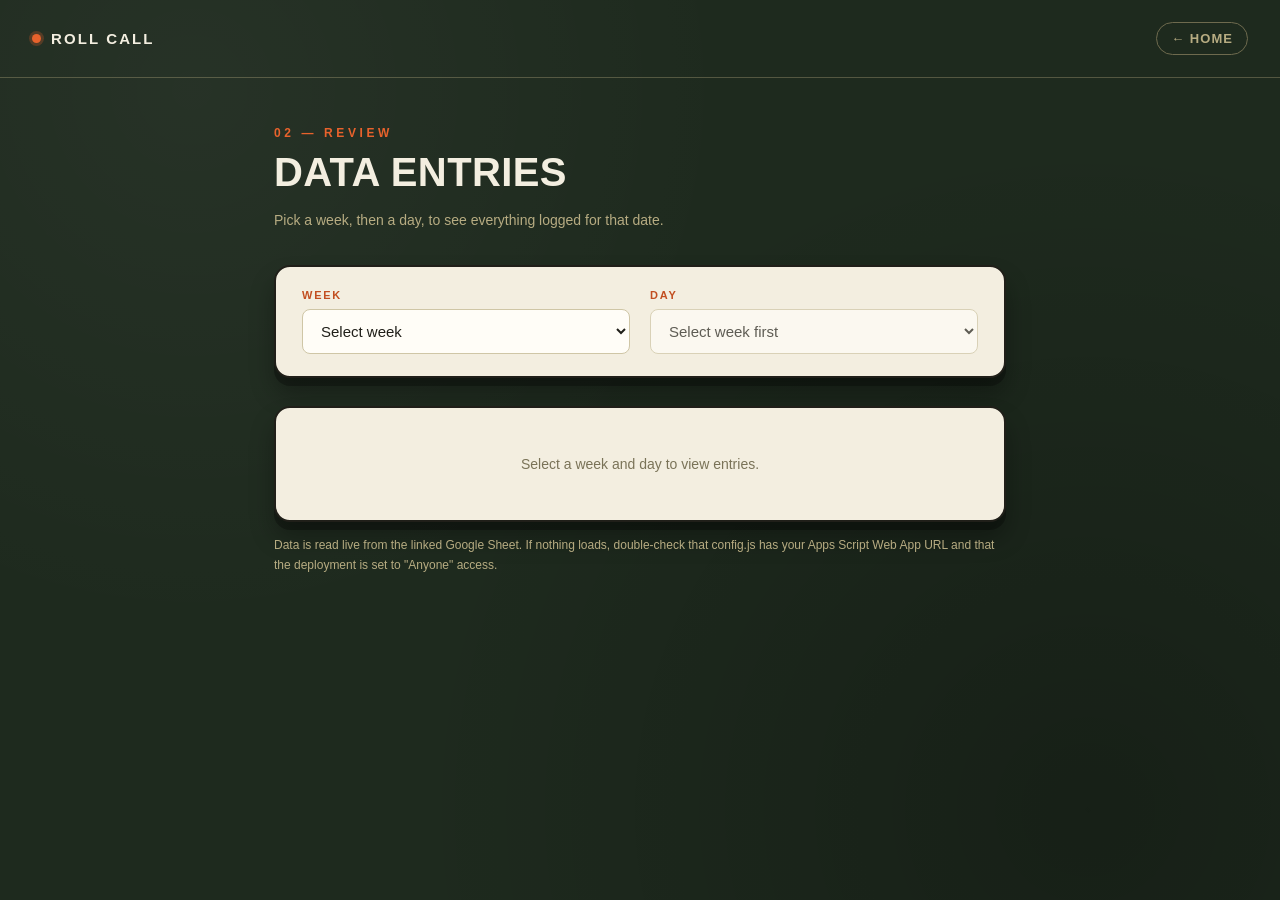
==== data.html @ 6c7694f4 "move files up to repo root" ====
<!DOCTYPE html>
<html lang="en">
<head>
  <meta charset="UTF-8" />
  <meta name="viewport" content="width=device-width, initial-scale=1.0" />
  <title>Data Entries — Roll Call</title>
  <link rel="stylesheet" href="style.css" />
</head>
<body>
  <header class="topbar">
    <div class="brand"><span class="dot"></span> Roll Call</div>
    <a class="back-link" href="index.html">← Home</a>
  </header>

  <main class="page">
    <div class="page-header">
      <div class="page-eyebrow">02 — Review</div>
      <h1 class="page-title">Data Entries</h1>
      <p class="page-desc">Pick a week, then a day, to see everything logged for that date.</p>
    </div>

    <div class="filter-panel">
      <div class="filter-field">
        <label for="week-select">Week</label>
        <select id="week-select">
          <option value="" disabled selected>Select week</option>
        </select>
      </div>
      <div class="filter-field">
        <label for="date-select">Day</label>
        <select id="date-select" disabled>
          <option value="" disabled selected>Select week first</option>
        </select>
      </div>
    </div>

    <div class="table-wrap">
      <table id="data-table" style="display:none">
        <thead>
          <tr>
            <th>Bunk</th>
            <th>Name</th>
            <th>Pushups</th>
            <th>Situps</th>
            <th>Squats</th>
            <th>Run</th>
          </tr>
        </thead>
        <tbody id="data-tbody"></tbody>
      </table>
      <div id="table-state" class="empty-state">Select a week and day to view entries.</div>
    </div>

    <p class="hint">
      Data is read live from the linked Google Sheet. If nothing loads, double-check that
      config.js has your Apps Script Web App URL and that the deployment is set to "Anyone" access.
    </p>
  </main>

  <script src="config.js"></script>
  <script src="data.js"></script>
</body>
</html>
---- style.css ----
/* ============================================================
   Roll Call — shared styles
   Palette: field olive, paper cream, stencil ink, PT-belt orange
   ============================================================ */

:root {
  --bg-dark: #1e2a1e;
  --bg-darker: #141d13;
  --paper: #f3eee0;
  --paper-dim: #e8e0c8;
  --ink: #201f19;
  --accent: #e8622c;
  --accent-dim: #c24e20;
  --khaki: #b7ac82;
  --line: #6e6a4e;
  --good: #4c7a4a;

  --font: 'Avenir', 'Avenir Next', 'Century Gothic', 'Segoe UI', -apple-system,
    BlinkMacSystemFont, sans-serif;
}

* {
  box-sizing: border-box;
}

html,
body {
  margin: 0;
  padding: 0;
}

body {
  font-family: var(--font);
  background: var(--bg-dark);
  background-image: radial-gradient(circle at 15% 10%, rgba(255, 255, 255, 0.04), transparent 40%),
    radial-gradient(circle at 85% 90%, rgba(0, 0, 0, 0.25), transparent 50%);
  color: var(--paper);
  min-height: 100vh;
  -webkit-font-smoothing: antialiased;
}

a {
  color: inherit;
  text-decoration: none;
}

/* ---------- top bar ---------- */

.topbar {
  display: flex;
  align-items: center;
  justify-content: space-between;
  padding: 22px 32px;
  border-bottom: 1px solid rgba(183, 172, 130, 0.35);
}

.brand {
  display: flex;
  align-items: center;
  gap: 10px;
  font-weight: 800;
  letter-spacing: 0.14em;
  text-transform: uppercase;
  font-size: 15px;
  color: var(--paper);
}

.brand .dot {
  width: 9px;
  height: 9px;
  border-radius: 50%;
  background: var(--accent);
  box-shadow: 0 0 0 3px rgba(232, 98, 44, 0.25);
}

.back-link {
  font-size: 13px;
  font-weight: 700;
  letter-spacing: 0.08em;
  text-transform: uppercase;
  color: var(--khaki);
  border: 1px solid var(--line);
  padding: 8px 14px;
  border-radius: 999px;
  transition: 0.15s ease;
}

.back-link:hover {
  color: var(--bg-dark);
  background: var(--khaki);
  border-color: var(--khaki);
}

/* ============================================================
   HOME PAGE
   ============================================================ */

.home {
  min-height: 100vh;
  display: flex;
  flex-direction: column;
}

.home-main {
  flex: 1;
  display: flex;
  flex-direction: column;
  align-items: center;
  justify-content: center;
  text-align: center;
  padding: 48px 24px 80px;
}

.eyebrow {
  font-size: 12px;
  font-weight: 800;
  letter-spacing: 0.35em;
  text-transform: uppercase;
  color: var(--accent);
  margin-bottom: 18px;
}

.home-title {
  font-size: clamp(40px, 8vw, 78px);
  font-weight: 800;
  letter-spacing: 0.02em;
  line-height: 1.02;
  margin: 0 0 14px;
  text-transform: uppercase;
}

.home-sub {
  color: var(--khaki);
  font-size: 16px;
  max-width: 480px;
  margin: 0 0 56px;
  line-height: 1.6;
}

.tag-row {
  display: flex;
  gap: 36px;
  flex-wrap: wrap;
  justify-content: center;
}

/* dog-tag shaped button */
.tag {
  position: relative;
  width: 300px;
  min-height: 200px;
  background: var(--paper);
  color: var(--ink);
  border-radius: 18px;
  border: 2px solid var(--ink);
  padding: 46px 26px 30px;
  box-shadow: 0 8px 0 rgba(0, 0, 0, 0.3), 0 20px 30px rgba(0, 0, 0, 0.35);
  display: flex;
  flex-direction: column;
  align-items: center;
  justify-content: center;
  gap: 10px;
  transition: transform 0.15s ease, box-shadow 0.15s ease;
}

.tag:hover {
  transform: translateY(-4px);
  box-shadow: 0 12px 0 rgba(0, 0, 0, 0.3), 0 26px 36px rgba(0, 0, 0, 0.4);
}

.tag::before {
  content: "";
  position: absolute;
  top: 16px;
  left: 50%;
  transform: translateX(-50%);
  width: 16px;
  height: 16px;
  border-radius: 50%;
  background: var(--bg-dark);
  border: 2px solid var(--ink);
}

.tag .tag-num {
  font-size: 12px;
  font-weight: 800;
  letter-spacing: 0.25em;
  text-transform: uppercase;
  color: var(--accent-dim);
}

.tag .tag-title {
  font-size: 22px;
  font-weight: 800;
  letter-spacing: 0.02em;
  text-transform: uppercase;
  line-height: 1.2;
}

.tag .tag-desc {
  font-size: 13px;
  color: #4a4636;
  line-height: 1.5;
}

.tag .tag-arrow {
  margin-top: 6px;
  font-weight: 800;
  color: var(--accent);
}

/* ============================================================
   SHARED PAGE HEADER (form / data pages)
   ============================================================ */

.page {
  max-width: 780px;
  margin: 0 auto;
  padding: 48px 24px 100px;
}

.page-header {
  margin-bottom: 34px;
}

.page-eyebrow {
  font-size: 12px;
  font-weight: 800;
  letter-spacing: 0.3em;
  text-transform: uppercase;
  color: var(--accent);
  margin-bottom: 10px;
}

.page-title {
  font-size: clamp(28px, 5vw, 40px);
  font-weight: 800;
  text-transform: uppercase;
  letter-spacing: 0.01em;
  margin: 0 0 10px;
}

.page-desc {
  color: var(--khaki);
  font-size: 14px;
  line-height: 1.6;
  max-width: 560px;
}

/* ============================================================
   FORM (training.html)
   ============================================================ */

.panel {
  background: var(--paper);
  color: var(--ink);
  border-radius: 16px;
  border: 2px solid var(--ink);
  padding: 30px;
  box-shadow: 0 10px 0 rgba(0, 0, 0, 0.28), 0 20px 30px rgba(0, 0, 0, 0.3);
}

.field {
  margin-bottom: 22px;
}

.field label {
  display: block;
  font-size: 11px;
  font-weight: 800;
  letter-spacing: 0.16em;
  text-transform: uppercase;
  color: var(--accent-dim);
  margin-bottom: 8px;
}

.field input[type="text"],
.field input[type="number"],
.field select {
  width: 100%;
  font-family: var(--font);
  font-size: 15px;
  padding: 12px 14px;
  border-radius: 8px;
  border: 1.5px solid #cfc6a6;
  background: #fffdf7;
  color: var(--ink);
}

.field input:focus,
.field select:focus {
  outline: 3px solid rgba(232, 98, 44, 0.35);
  border-color: var(--accent);
}

.row-2 {
  display: grid;
  grid-template-columns: 1fr 1fr;
  gap: 16px;
}

.row-3 {
  display: grid;
  grid-template-columns: 1fr 1fr 1fr;
  gap: 16px;
}

@media (max-width: 560px) {
  .row-2,
  .row-3 {
    grid-template-columns: 1fr;
  }
}

.divider {
  border: none;
  border-top: 1px dashed #cfc6a6;
  margin: 26px 0;
}

.run-block {
  background: var(--paper-dim);
  border: 1.5px dashed var(--line);
  border-radius: 12px;
  padding: 20px;
  margin-bottom: 18px;
  position: relative;
}

.run-block-label {
  font-size: 11px;
  font-weight: 800;
  letter-spacing: 0.16em;
  text-transform: uppercase;
  color: var(--ink);
  margin-bottom: 14px;
  display: flex;
  align-items: center;
  justify-content: space-between;
}

.remove-run {
  background: none;
  border: none;
  color: var(--accent-dim);
  font-size: 11px;
  font-weight: 800;
  letter-spacing: 0.08em;
  text-transform: uppercase;
  cursor: pointer;
  padding: 4px 8px;
}

.remove-run:hover {
  text-decoration: underline;
}

.conditional {
  display: none;
  margin-top: 14px;
}

.conditional.show {
  display: block;
}

.sets-row {
  display: flex;
  align-items: center;
  gap: 10px;
}

.sets-row .x {
  font-weight: 800;
  color: var(--accent-dim);
  padding-top: 10px;
}

.btn-add {
  width: 100%;
  background: transparent;
  border: 2px dashed var(--line);
  color: var(--ink);
  font-family: var(--font);
  font-weight: 800;
  font-size: 13px;
  letter-spacing: 0.1em;
  text-transform: uppercase;
  padding: 14px;
  border-radius: 10px;
  cursor: pointer;
  transition: 0.15s ease;
}

.btn-add:hover {
  border-color: var(--accent);
  color: var(--accent-dim);
}

.btn-submit {
  width: 100%;
  margin-top: 28px;
  background: var(--accent);
  color: #fff;
  border: none;
  font-family: var(--font);
  font-weight: 800;
  font-size: 15px;
  letter-spacing: 0.1em;
  text-transform: uppercase;
  padding: 16px;
  border-radius: 10px;
  cursor: pointer;
  box-shadow: 0 5px 0 var(--accent-dim);
  transition: transform 0.1s ease, box-shadow 0.1s ease;
}

.btn-submit:hover {
  transform: translateY(-1px);
  box-shadow: 0 6px 0 var(--accent-dim);
}

.btn-submit:active {
  transform: translateY(3px);
  box-shadow: 0 2px 0 var(--accent-dim);
}

.btn-submit:disabled {
  opacity: 0.6;
  cursor: not-allowed;
}

.status-msg {
  margin-top: 16px;
  padding: 14px 16px;
  border-radius: 8px;
  font-size: 13px;
  font-weight: 700;
  display: none;
}

.status-msg.show {
  display: block;
}

.status-msg.ok {
  background: rgba(76, 122, 74, 0.15);
  border: 1.5px solid var(--good);
  color: #2b4b2a;
}

.status-msg.err {
  background: rgba(196, 60, 40, 0.12);
  border: 1.5px solid #c43c28;
  color: #7a2417;
}

/* ============================================================
   DATA PAGE (data.html)
   ============================================================ */

.filter-panel {
  background: var(--paper);
  border: 2px solid var(--ink);
  border-radius: 16px;
  padding: 22px 26px;
  display: flex;
  gap: 20px;
  flex-wrap: wrap;
  box-shadow: 0 8px 0 rgba(0, 0, 0, 0.28), 0 16px 24px rgba(0, 0, 0, 0.3);
  margin-bottom: 28px;
}

.filter-field {
  flex: 1;
  min-width: 180px;
}

.filter-field label {
  display: block;
  font-size: 11px;
  font-weight: 800;
  letter-spacing: 0.16em;
  text-transform: uppercase;
  color: var(--accent-dim);
  margin-bottom: 8px;
}

.filter-field select {
  width: 100%;
  font-family: var(--font);
  font-size: 15px;
  padding: 12px 14px;
  border-radius: 8px;
  border: 1.5px solid #cfc6a6;
  background: #fffdf7;
  color: var(--ink);
}

.table-wrap {
  background: var(--paper);
  border: 2px solid var(--ink);
  border-radius: 16px;
  overflow: hidden;
  box-shadow: 0 8px 0 rgba(0, 0, 0, 0.28), 0 16px 24px rgba(0, 0, 0, 0.3);
}

table {
  width: 100%;
  border-collapse: collapse;
  color: var(--ink);
}

thead th {
  background: var(--bg-darker);
  color: var(--paper);
  text-align: left;
  font-size: 11px;
  font-weight: 800;
  letter-spacing: 0.12em;
  text-transform: uppercase;
  padding: 14px 16px;
}

tbody td {
  padding: 13px 16px;
  font-size: 14px;
  border-top: 1px solid #e2d9bc;
  font-variant-numeric: tabular-nums;
}

tbody tr:nth-child(even) {
  background: rgba(183, 172, 130, 0.14);
}

.bunk-badge {
  display: inline-flex;
  align-items: center;
  justify-content: center;
  width: 30px;
  height: 30px;
  border-radius: 50%;
  background: var(--bg-dark);
  color: var(--paper);
  font-weight: 800;
  font-size: 12px;
}

.empty-state,
.loading-state {
  padding: 48px 24px;
  text-align: center;
  color: #7a7358;
  font-size: 14px;
}

.hint {
  color: var(--khaki);
  font-size: 12px;
  margin-top: 14px;
  line-height: 1.6;
}
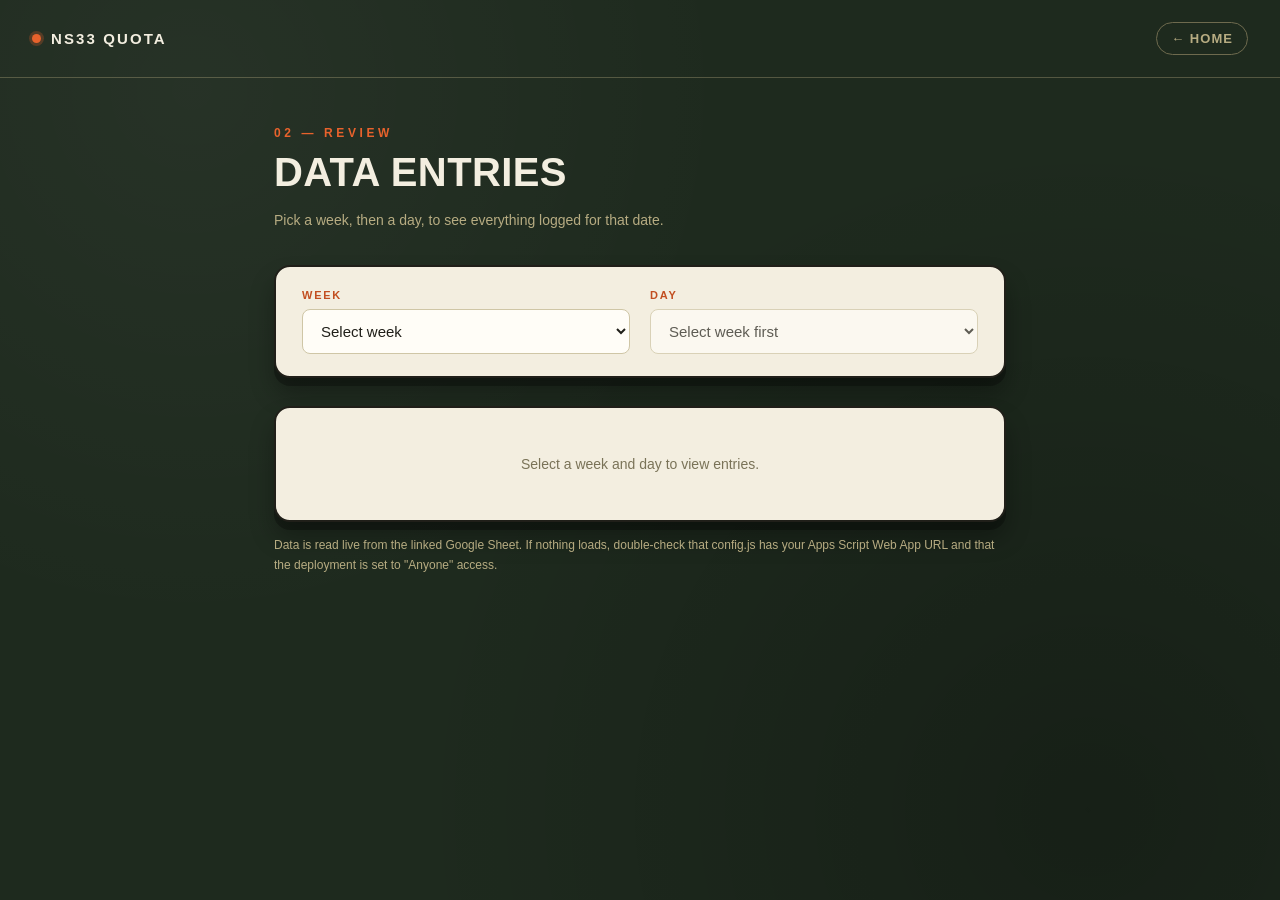
==== commit 07be9869: "top icon for both subservers" ====
--- a/data.html
+++ b/data.html
@@ -8,7 +8,7 @@
 </head>
 <body>
   <header class="topbar">
-    <div class="brand"><span class="dot"></span> Roll Call</div>
+    <div class="brand"><span class="dot"></span> NS33 Quota</div>
     <a class="back-link" href="index.html">← Home</a>
   </header>
 
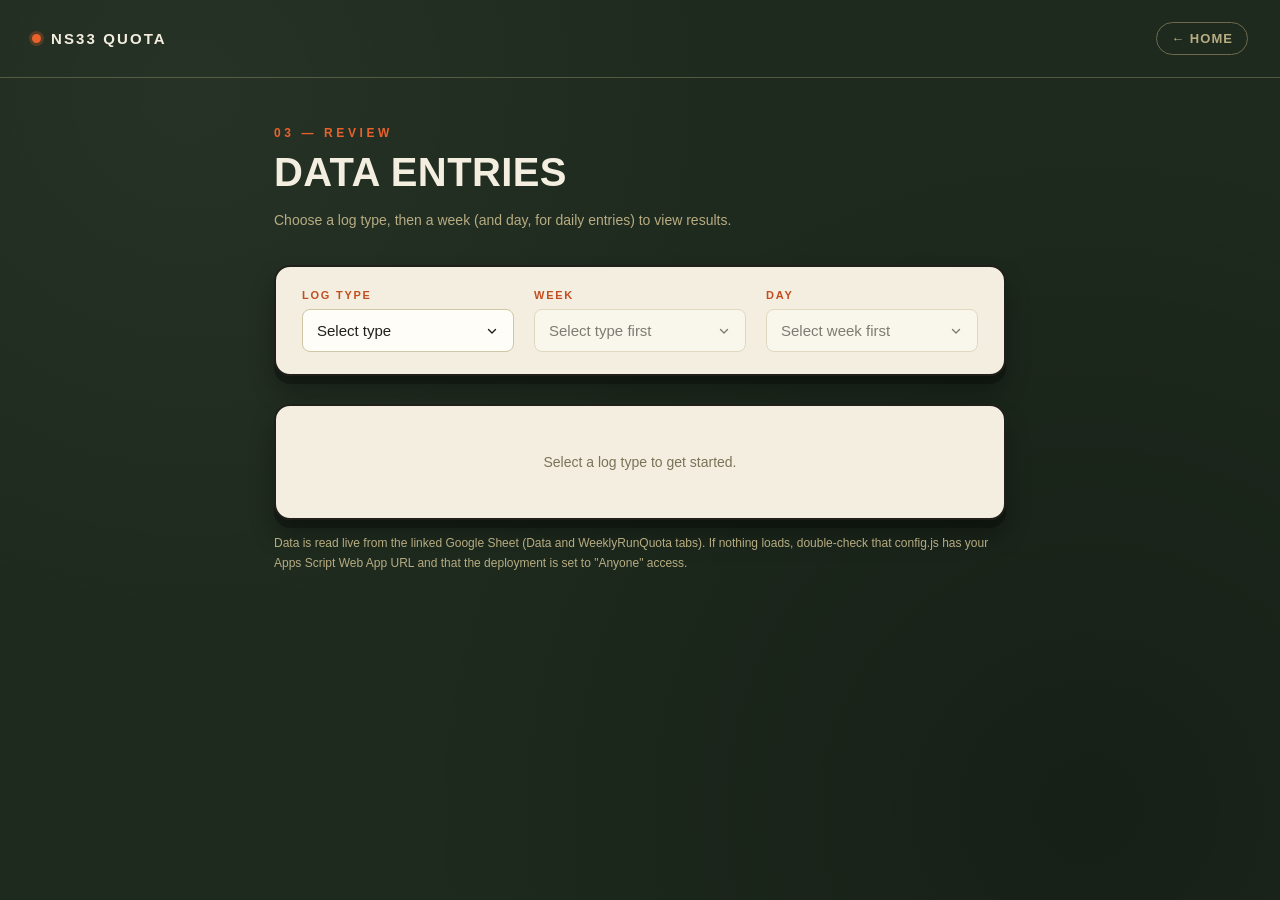
==== commit f5531aed: "add weekly run quota" ====
--- a/data.html
+++ b/data.html
@@ -3,7 +3,7 @@
 <head>
   <meta charset="UTF-8" />
   <meta name="viewport" content="width=device-width, initial-scale=1.0" />
-  <title>Data Entries — Roll Call</title>
+  <title>Data Entries</title>
   <link rel="stylesheet" href="style.css" />
 </head>
 <body>
@@ -14,19 +14,27 @@
 
   <main class="page">
     <div class="page-header">
-      <div class="page-eyebrow">02 — Review</div>
+      <div class="page-eyebrow">03 — Review</div>
       <h1 class="page-title">Data Entries</h1>
-      <p class="page-desc">Pick a week, then a day, to see everything logged for that date.</p>
+      <p class="page-desc">Choose a log type, then a week (and day, for daily entries) to view results.</p>
     </div>
 
     <div class="filter-panel">
       <div class="filter-field">
-        <label for="week-select">Week</label>
-        <select id="week-select">
-          <option value="" disabled selected>Select week</option>
+        <label for="type-select">Log Type</label>
+        <select id="type-select">
+          <option value="" disabled selected>Select type</option>
+          <option value="daily">Daily Quota Training</option>
+          <option value="weekly">Weekly Run Quota</option>
         </select>
       </div>
       <div class="filter-field">
+        <label for="week-select">Week</label>
+        <select id="week-select" disabled>
+          <option value="" disabled selected>Select type first</option>
+        </select>
+      </div>
+      <div class="filter-field" id="day-field">
         <label for="date-select">Day</label>
         <select id="date-select" disabled>
           <option value="" disabled selected>Select week first</option>
@@ -36,28 +44,20 @@
 
     <div class="table-wrap">
       <table id="data-table" style="display:none">
-        <thead>
-          <tr>
-            <th>Bunk</th>
-            <th>Name</th>
-            <th>Pushups</th>
-            <th>Situps</th>
-            <th>Squats</th>
-            <th>Run</th>
-          </tr>
-        </thead>
+        <thead id="table-head"></thead>
         <tbody id="data-tbody"></tbody>
       </table>
-      <div id="table-state" class="empty-state">Select a week and day to view entries.</div>
+      <div id="table-state" class="empty-state">Select a log type to get started.</div>
     </div>
 
     <p class="hint">
-      Data is read live from the linked Google Sheet. If nothing loads, double-check that
-      config.js has your Apps Script Web App URL and that the deployment is set to "Anyone" access.
+      Data is read live from the linked Google Sheet (Data and WeeklyRunQuota tabs). If nothing
+      loads, double-check that config.js has your Apps Script Web App URL and that the deployment
+      is set to "Anyone" access.
     </p>
   </main>
 
   <script src="config.js"></script>
   <script src="data.js"></script>
 </body>
-</html>
+</html>
--- a/style.css
+++ b/style.css
@@ -287,6 +287,22 @@
   color: var(--ink);
 }
 
+.field select {
+  appearance: none;
+  -webkit-appearance: none;
+  -moz-appearance: none;
+  padding-right: 42px;
+  background-image: url("data:image/svg+xml,%3Csvg xmlns='http://www.w3.org/2000/svg' viewBox='0 0 20 20' fill='none' stroke='%23201f19' stroke-width='2' stroke-linecap='round' stroke-linejoin='round'%3E%3Cpolyline points='5 8 10 13 15 8'%3E%3C/polyline%3E%3C/svg%3E");
+  background-repeat: no-repeat;
+  background-position: right 14px center;
+  background-size: 14px;
+}
+
+.field select:disabled {
+  opacity: 0.55;
+  cursor: not-allowed;
+}
+
 .field input:focus,
 .field select:focus {
   outline: 3px solid rgba(232, 98, 44, 0.35);
@@ -495,6 +511,19 @@
   border: 1.5px solid #cfc6a6;
   background: #fffdf7;
   color: var(--ink);
+  appearance: none;
+  -webkit-appearance: none;
+  -moz-appearance: none;
+  padding-right: 42px;
+  background-image: url("data:image/svg+xml,%3Csvg xmlns='http://www.w3.org/2000/svg' viewBox='0 0 20 20' fill='none' stroke='%23201f19' stroke-width='2' stroke-linecap='round' stroke-linejoin='round'%3E%3Cpolyline points='5 8 10 13 15 8'%3E%3C/polyline%3E%3C/svg%3E");
+  background-repeat: no-repeat;
+  background-position: right 14px center;
+  background-size: 14px;
+}
+
+.filter-field select:disabled {
+  opacity: 0.55;
+  cursor: not-allowed;
 }
 
 .table-wrap {
@@ -559,4 +588,4 @@
   font-size: 12px;
   margin-top: 14px;
   line-height: 1.6;
-}
+}
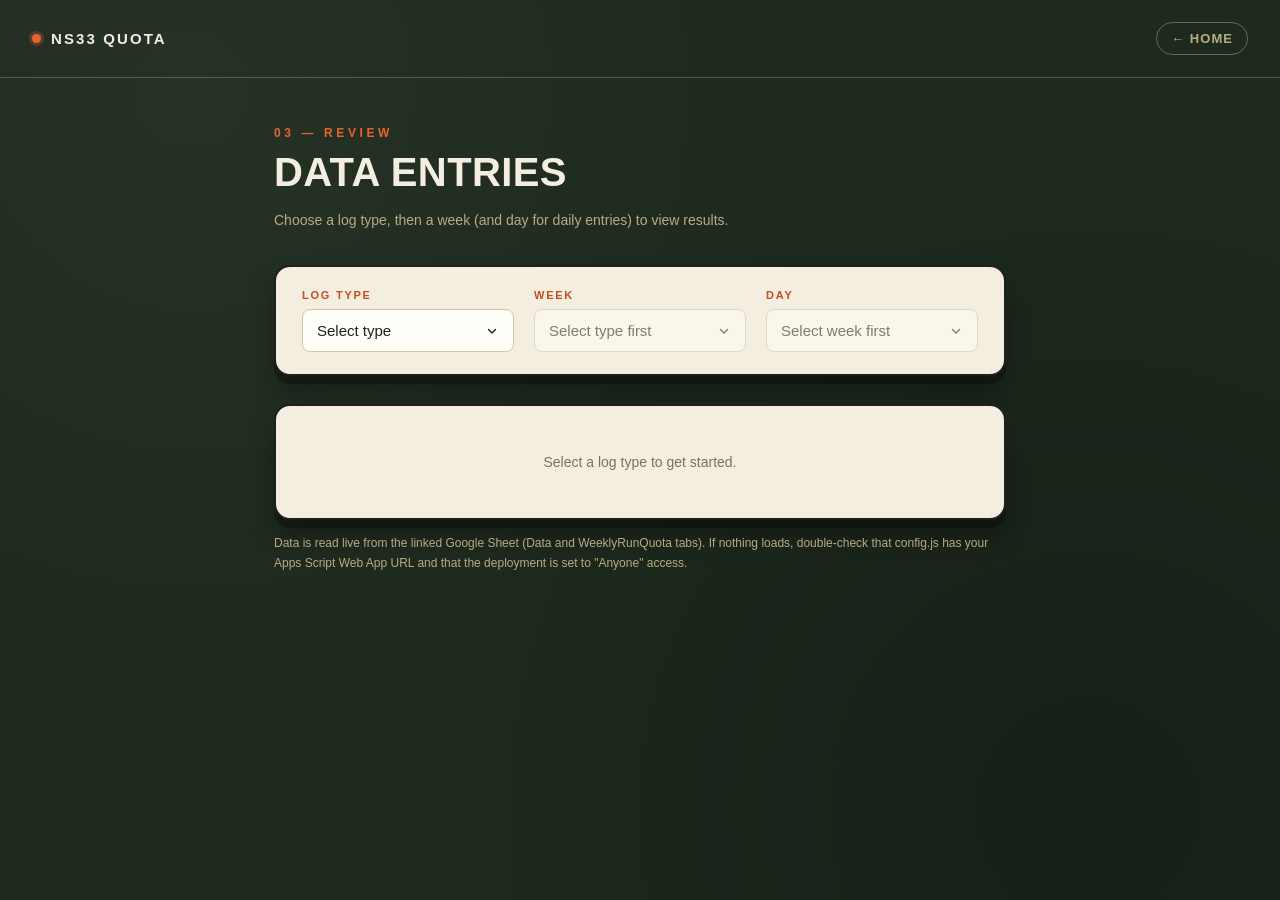
==== commit 7e7fc950: "more html changes......" ====
--- a/data.html
+++ b/data.html
@@ -16,7 +16,7 @@
     <div class="page-header">
       <div class="page-eyebrow">03 — Review</div>
       <h1 class="page-title">Data Entries</h1>
-      <p class="page-desc">Choose a log type, then a week (and day, for daily entries) to view results.</p>
+      <p class="page-desc">Choose a log type, then a week (and day for daily entries) to view results.</p>
     </div>
 
     <div class="filter-panel">
